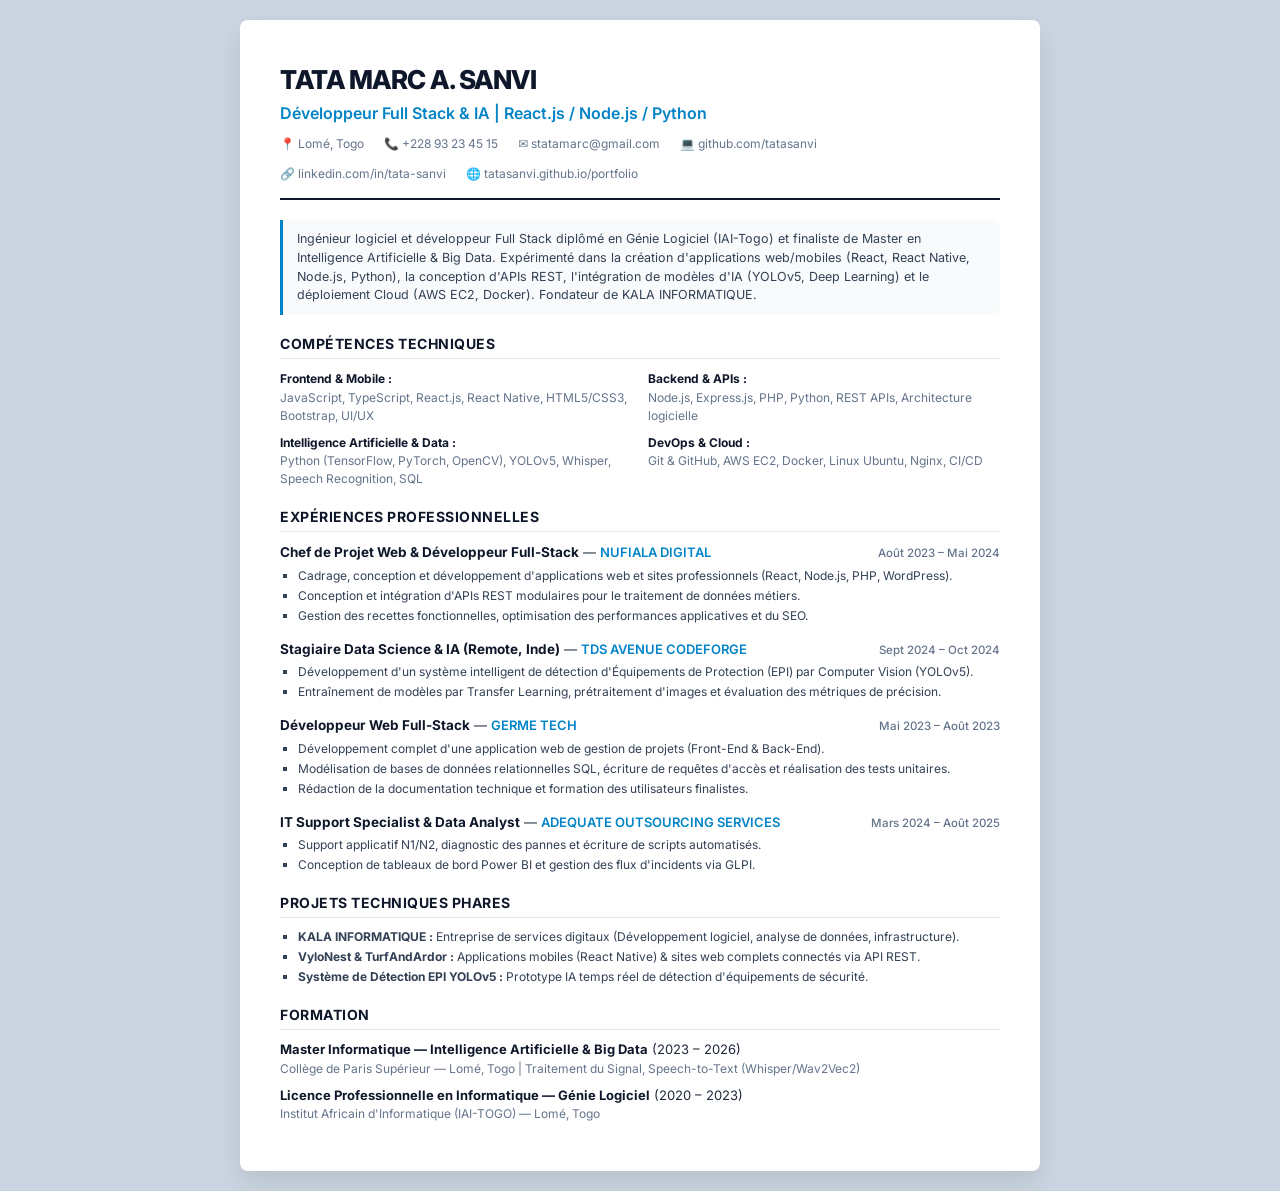
==== CV-SANVI TATA/CV_Developpeur_FullStack_IA.html @ cc741580 "feat: harmonisation complete du portfolio, des experiences et des CVs cibles" ====
<!DOCTYPE html>
<html lang="fr">
<head>
    <meta charset="UTF-8">
    <meta name="viewport" content="width=device-width, initial-scale=1.0">
    <title>CV Tata Marc A. SANVI — Développeur Full Stack & IA</title>
    <link href="https://fonts.googleapis.com/css2?family=Inter:wght@300;400;500;600;700&display=swap" rel="stylesheet">
    <style>
        :root {
            --primary: #0f172a;
            --accent: #0284c7;
            --text: #1e293b;
            --text-light: #64748b;
            --bg: #ffffff;
            --card-bg: #f8fafc;
            --border: #e2e8f0;
        }
        * { box-sizing: border-box; margin: 0; padding: 0; }
        body {
            font-family: 'Inter', system-ui, -apple-system, sans-serif;
            color: var(--text);
            background: #cbd5e1;
            padding: 20px;
            line-height: 1.5;
            font-size: 13px;
        }
        .cv-page {
            background: var(--bg);
            max-width: 800px;
            margin: 0 auto;
            padding: 40px;
            box-shadow: 0 10px 25px rgba(0,0,0,0.1);
            border-radius: 8px;
        }
        header {
            border-bottom: 2px solid var(--primary);
            padding-bottom: 15px;
            margin-bottom: 20px;
        }
        .name {
            font-size: 26px;
            font-weight: 800;
            color: var(--primary);
            letter-spacing: -0.5px;
            text-transform: uppercase;
        }
        .title {
            font-size: 16px;
            font-weight: 600;
            color: var(--accent);
            margin-top: 2px;
        }
        .contact-bar {
            display: flex;
            flex-wrap: wrap;
            gap: 12px 20px;
            margin-top: 10px;
            font-size: 12px;
            color: var(--text-light);
        }
        .contact-item a {
            color: var(--text-light);
            text-decoration: none;
        }
        .section-title {
            font-size: 14px;
            font-weight: 700;
            text-transform: uppercase;
            letter-spacing: 0.5px;
            color: var(--primary);
            border-bottom: 1px solid var(--border);
            padding-bottom: 4px;
            margin: 18px 0 10px 0;
        }
        .summary {
            font-size: 12.5px;
            color: #334155;
            background: var(--card-bg);
            padding: 10px 14px;
            border-left: 3px solid var(--accent);
            border-radius: 0 6px 6px 0;
            margin-bottom: 15px;
        }
        .skills-grid {
            display: grid;
            grid-template-columns: repeat(2, 1fr);
            gap: 8px 16px;
        }
        .skill-group strong {
            color: var(--primary);
            font-size: 12px;
        }
        .skill-group p {
            font-size: 12px;
            color: var(--text-light);
        }
        .job {
            margin-bottom: 14px;
        }
        .job-header {
            display: flex;
            justify-content: space-between;
            align-items: baseline;
        }
        .job-role {
            font-weight: 700;
            font-size: 13.5px;
            color: var(--primary);
        }
        .job-company {
            font-weight: 600;
            color: var(--accent);
        }
        .job-date {
            font-size: 11.5px;
            color: var(--text-light);
            font-weight: 500;
        }
        .job ul {
            list-style: square;
            padding-left: 18px;
            margin-top: 4px;
        }
        .job li {
            font-size: 12px;
            margin-bottom: 2px;
            color: #334155;
        }
        .edu-item {
            margin-bottom: 8px;
        }
        .edu-degree {
            font-weight: 700;
            color: var(--primary);
            font-size: 13px;
        }
        .edu-school {
            font-size: 12px;
            color: var(--text-light);
        }
        @media print {
            body { background: white; padding: 0; }
            .cv-page { box-shadow: none; border-radius: 0; padding: 30px; max-width: 100%; }
            .no-print { display: none; }
        }
    </style>
</head>
<body>
    <div class="cv-page">
        <header>
            <div class="name">Tata Marc A. SANVI</div>
            <div class="title">Développeur Full Stack & IA | React.js / Node.js / Python</div>
            <div class="contact-bar">
                <span class="contact-item">📍 Lomé, Togo</span>
                <span class="contact-item">📞 +228 93 23 45 15</span>
                <span class="contact-item">✉️ <a href="mailto:statamarc@gmail.com">statamarc@gmail.com</a></span>
                <span class="contact-item">💻 <a href="https://github.com/tatasanvi" target="_blank">github.com/tatasanvi</a></span>
                <span class="contact-item">🔗 <a href="https://www.linkedin.com/in/tata-sanvi" target="_blank">linkedin.com/in/tata-sanvi</a></span>
                <span class="contact-item">🌐 <a href="https://tatasanvi.github.io/portfolio" target="_blank">tatasanvi.github.io/portfolio</a></span>
            </div>
        </header>

        <div class="summary">
            Ingénieur logiciel et développeur Full Stack diplômé en Génie Logiciel (IAI-Togo) et finaliste de Master en Intelligence Artificielle & Big Data. Expérimenté dans la création d'applications web/mobiles (React, React Native, Node.js, Python), la conception d'APIs REST, l'intégration de modèles d'IA (YOLOv5, Deep Learning) et le déploiement Cloud (AWS EC2, Docker). Fondateur de KALA INFORMATIQUE.
        </div>

        <div class="section-title">Compétences Techniques</div>
        <div class="skills-grid">
            <div class="skill-group">
                <strong>Frontend & Mobile :</strong>
                <p>JavaScript, TypeScript, React.js, React Native, HTML5/CSS3, Bootstrap, UI/UX</p>
            </div>
            <div class="skill-group">
                <strong>Backend & APIs :</strong>
                <p>Node.js, Express.js, PHP, Python, REST APIs, Architecture logicielle</p>
            </div>
            <div class="skill-group">
                <strong>Intelligence Artificielle & Data :</strong>
                <p>Python (TensorFlow, PyTorch, OpenCV), YOLOv5, Whisper, Speech Recognition, SQL</p>
            </div>
            <div class="skill-group">
                <strong>DevOps & Cloud :</strong>
                <p>Git & GitHub, AWS EC2, Docker, Linux Ubuntu, Nginx, CI/CD</p>
            </div>
        </div>

        <div class="section-title">Expériences Professionnelles</div>

        <div class="job">
            <div class="job-header">
                <div><span class="job-role">Chef de Projet Web & Développeur Full-Stack</span> — <span class="job-company">NUFIALA DIGITAL</span></div>
                <div class="job-date">Août 2023 – Mai 2024</div>
            </div>
            <ul>
                <li>Cadrage, conception et développement d'applications web et sites professionnels (React, Node.js, PHP, WordPress).</li>
                <li>Conception et intégration d'APIs REST modulaires pour le traitement de données métiers.</li>
                <li>Gestion des recettes fonctionnelles, optimisation des performances applicatives et du SEO.</li>
            </ul>
        </div>

        <div class="job">
            <div class="job-header">
                <div><span class="job-role">Stagiaire Data Science & IA (Remote, Inde)</span> — <span class="job-company">TDS AVENUE CODEFORGE</span></div>
                <div class="job-date">Sept 2024 – Oct 2024</div>
            </div>
            <ul>
                <li>Développement d'un système intelligent de détection d'Équipements de Protection (EPI) par Computer Vision (YOLOv5).</li>
                <li>Entraînement de modèles par Transfer Learning, prétraitement d'images et évaluation des métriques de précision.</li>
            </ul>
        </div>

        <div class="job">
            <div class="job-header">
                <div><span class="job-role">Développeur Web Full-Stack</span> — <span class="job-company">GERME TECH</span></div>
                <div class="job-date">Mai 2023 – Août 2023</div>
            </div>
            <ul>
                <li>Développement complet d'une application web de gestion de projets (Front-End & Back-End).</li>
                <li>Modélisation de bases de données relationnelles SQL, écriture de requêtes d'accès et réalisation des tests unitaires.</li>
                <li>Rédaction de la documentation technique et formation des utilisateurs finalistes.</li>
            </ul>
        </div>

        <div class="job">
            <div class="job-header">
                <div><span class="job-role">IT Support Specialist & Data Analyst</span> — <span class="job-company">ADEQUATE OUTSOURCING SERVICES</span></div>
                <div class="job-date">Mars 2024 – Août 2025</div>
            </div>
            <ul>
                <li>Support applicatif N1/N2, diagnostic des pannes et écriture de scripts automatisés.</li>
                <li>Conception de tableaux de bord Power BI et gestion des flux d'incidents via GLPI.</li>
            </ul>
        </div>

        <div class="section-title">Projets Techniques Phares</div>
        <div class="job">
            <ul>
                <li><strong>KALA INFORMATIQUE :</strong> Entreprise de services digitaux (Développement logiciel, analyse de données, infrastructure).</li>
                <li><strong>VyloNest & TurfAndArdor :</strong> Applications mobiles (React Native) & sites web complets connectés via API REST.</li>
                <li><strong>Système de Détection EPI YOLOv5 :</strong> Prototype IA temps réel de détection d'équipements de sécurité.</li>
            </ul>
        </div>

        <div class="section-title">Formation</div>
        <div class="edu-item">
            <span class="edu-degree">Master Informatique — Intelligence Artificielle & Big Data</span> (2023 – 2026)
            <div class="edu-school">Collège de Paris Supérieur — Lomé, Togo | Traitement du Signal, Speech-to-Text (Whisper/Wav2Vec2)</div>
        </div>
        <div class="edu-item">
            <span class="edu-degree">Licence Professionnelle en Informatique — Génie Logiciel</span> (2020 – 2023)
            <div class="edu-school">Institut Africain d'Informatique (IAI-TOGO) — Lomé, Togo</div>
        </div>
    </div>
</body>
</html>
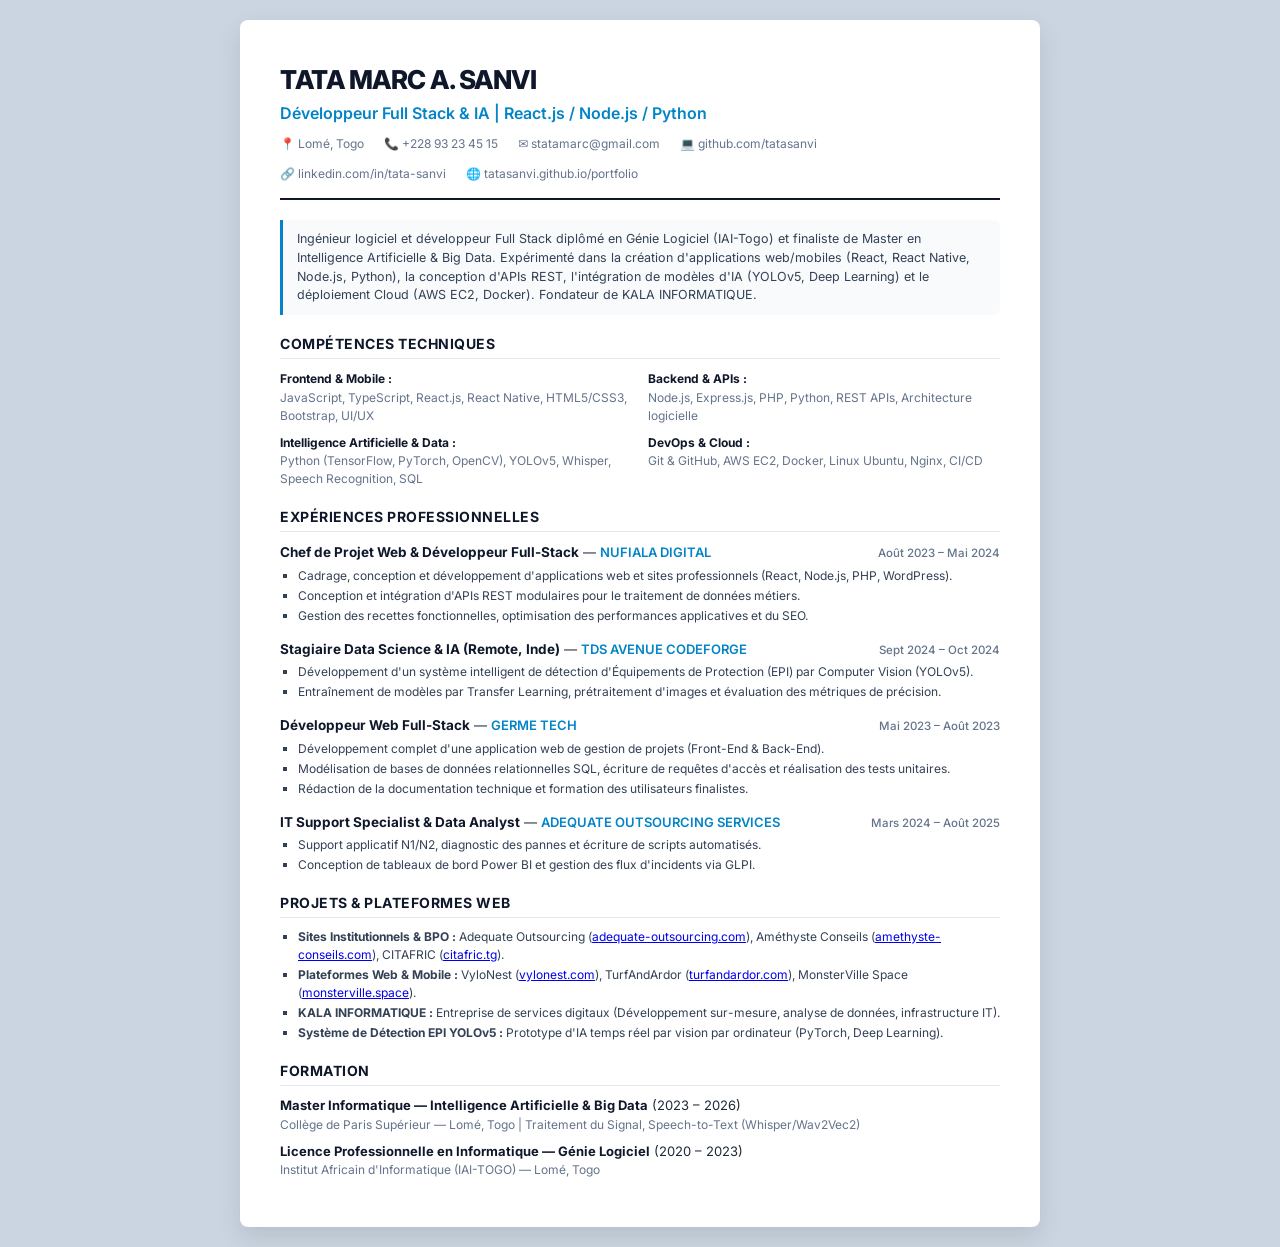
==== commit a688928b: "feat: ajout des sites web clients (Adequate Outsourcing, Amethyste Conseils, MonsterVille Space, CIT" ====
--- a/CV-SANVI TATA/CV_Developpeur_FullStack_IA.html
+++ b/CV-SANVI TATA/CV_Developpeur_FullStack_IA.html
@@ -232,12 +232,13 @@
             </ul>
         </div>
 
-        <div class="section-title">Projets Techniques Phares</div>
-        <div class="job">
-            <ul>
-                <li><strong>KALA INFORMATIQUE :</strong> Entreprise de services digitaux (Développement logiciel, analyse de données, infrastructure).</li>
-                <li><strong>VyloNest & TurfAndArdor :</strong> Applications mobiles (React Native) & sites web complets connectés via API REST.</li>
-                <li><strong>Système de Détection EPI YOLOv5 :</strong> Prototype IA temps réel de détection d'équipements de sécurité.</li>
+        <div class="section-title">Projets & Plateformes Web</div>
+        <div class="job">
+            <ul>
+                <li><strong>Sites Institutionnels & BPO :</strong> Adequate Outsourcing (<a href="https://adequate-outsourcing.com/" target="_blank">adequate-outsourcing.com</a>), Améthyste Conseils (<a href="https://amethyste-conseils.com/" target="_blank">amethyste-conseils.com</a>), CITAFRIC (<a href="https://citafric.tg/maintenance-3/" target="_blank">citafric.tg</a>).</li>
+                <li><strong>Plateformes Web & Mobile :</strong> VyloNest (<a href="https://vylonest.com" target="_blank">vylonest.com</a>), TurfAndArdor (<a href="https://turfandardor.com" target="_blank">turfandardor.com</a>), MonsterVille Space (<a href="https://monsterville.space/" target="_blank">monsterville.space</a>).</li>
+                <li><strong>KALA INFORMATIQUE :</strong> Entreprise de services digitaux (Développement sur-mesure, analyse de données, infrastructure IT).</li>
+                <li><strong>Système de Détection EPI YOLOv5 :</strong> Prototype d'IA temps réel par vision par ordinateur (PyTorch, Deep Learning).</li>
             </ul>
         </div>
 
